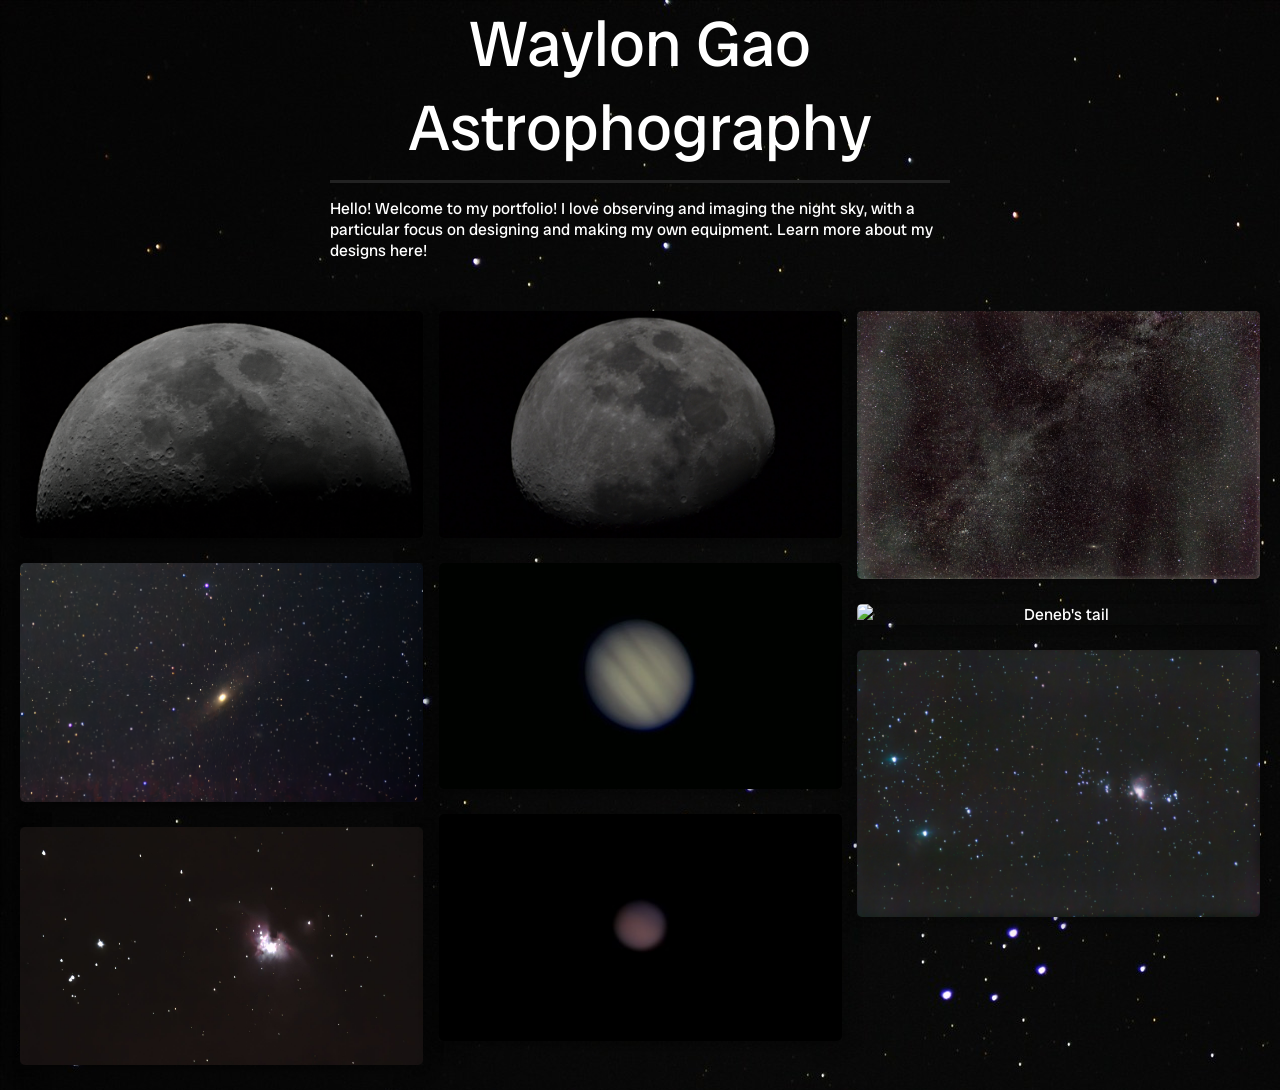
==== index.html @ ad85609c "d" ====
<!DOCTYPE html>
<html>
<head>
    
    <link rel = "stylesheet" type = "text/css" href = "style.css">
    <title>Waylon Gao Astrophotography</title>

</head>
<body>
    <div class = "container">
        <div class="heading">
            <h3>Waylon Gao Astrophography</h3>

            <p>Hello! Welcome to my portfolio! I love observing and imaging the night sky, with a particular focus on designing and making my own equipment. Learn more about my designs here!</p>
        </div>
        <div class = "box">


            <div class="dream">

                <div class="polaroid">
                    <img src="images/halfmoon.png" alt="Moon" style="width:100%">
                    <div class="container">
                    <p>The Moon</p>
                    <p2 class="polaroidSubtext">Taken with an ETX-90 and D3100 DSLR. Untracked image</p2>
                    </div>
                </div>
                
                
                <div class="polaroid">
                    <img src="/images/andromeda1.png" alt="Andromeda" style="width:100%">
                    <div class="container">
                    <p>Andromeda galaxy</p>
                    <p2 class="polaroidSubtext">Untracked image of Andromeda, taken with a D3100 DSLR and my DIY 6" Newtonian</p2>
                    </div>
                </div>


                <div class="polaroid">
                    <img src="/images/orionNebulaDiyScope.jpg" alt="Moon" style="width:100%">
                    <div class="container">
                    <p>The Moon</p>
                    <p2 class="polaroidSubtext">Taken with an ETX-90 and D3100 DSLR. Untracked image</p2>
                    </div>
                </div>

            </div>



            <div class="dream">
                


                <div class="polaroid">
                    <img src="images/moon.jpeg" alt="Moon" style="width:100%">
                    <div class="container">
                    <p>The Moon</p>
                    <p2 class="polaroidSubtext">Taken with an ETX-90 and D3100 DSLR. Untracked image</p2>
                    </div>
                </div>

                <div class="polaroid">
                    <img src="/images/jupiter.jpg" alt="Jupiter" style="width:100%">
                    <div class="container">
                    <p>Jupiter</p>
                    <p2 class="polaroidSubtext">Taken with an ETX-90 and Bresser MikrOcular planetary camera</p2>
                    </div>
                </div>

                <div class="polaroid">
                    <img src="/images/mars.jpg" alt="Mars" style="width:100%">
                    <div class="container">
                    <p>The Moon</p>
                    <p2 class="polaroidSubtext">Taken with an ETX-90 and Bresser MikrOcular planetary camera</p2>
                    </div>
                </div>
                
            </div>


            <div class="dream">
                <div class="polaroid">
                    <img src="/images/milkyway.jpg" alt="Milky Way" style="width:100%">
                    <div class="container">
                    <p>The Milky way</p>
                    <p2 class="polaroidSubtext">Taken with a D3100 and Kit lens, tracked with my DIY DSLR tracker</p2>
                    </div>
                </div>

                <div class="polaroid">
                    <img src="/images/nanebula.jpeg" alt="Deneb's tail" style="width:100%">
                    <div class="container">
                    <p>The Moon</p>
                    <p2 class="polaroidSubtext">Taken with a D3100 and 80mm lens, tracked with my DIY DSLR tracker</p2>
                    </div>
                </div>

                <div class="polaroid">
                    <img src="/images/orionSword.jpg" alt="Moon" style="width:100%">
                    <div class="container">
                    <p>The Moon</p>
                    <p2 class="polaroidSubtext">more moon text</p2>
                    </div>
                </div>
                
            </div>

        </div>

        

    </div>

</body>
</html>
---- style.css ----
/* Global Styles */
@import url('https://fonts.googleapis.com/css2?family=Radio+Canada+Big:ital,wght@0,400..700;1,400..700&display=swap');

* {
    margin: 0;
    padding: 0;
    box-sizing: border-box;
    color: #ffffff;
    font-family: 'Radio Canada Big', sans-serif;
}

body {
    background-image: url("images/plieades2023.jpeg");
}

/* Container Styles */
.container {
    display: flex;
    flex-direction: column;
    justify-content: center;
    align-items: center;
    text-align: center;    
    margin: 2px 20px 0 20px;
}

.container .heading {
    width: 50%;
    padding-bottom: 50px; 
}

.container .heading p{
    padding-top: 15px;
    text-align: left;
}

.container .heading h3 {
    font-size: 4em;
    font-weight: lighter;
    border-bottom: 3px solid #222;
    padding-bottom: 10px;
}

.container .box {
    display: flex;
    flex-direction: row;
    justify-content: space-between;
    align-items: flex-start;
}

.container .box .dream {
    display: flex;
    flex-direction: column;
    width: 32.5%;
    justify-content: center;
    vertical-align: top;
    
}

.container .box .polaroid {
    width: 100%;    
    box-shadow: 0 4px 8px 0 rgba(0, 0, 0, 0.2), 0 6px 20px 0 rgba(0, 0, 0, 0.19);
    margin-bottom: 25px;
    position: relative;
    overflow: hidden;
    
}

.container .box .polaroid img {
    display: block;
    width: 100%;
    height: auto;
    justify-content: center;

}

.container .box .polaroid .container {
    width: 32%;
    position: absolute;
    bottom: -100%;
    left: 0;
    right: 0;
    background-color: rgba(0, 0, 0, 0.8);
    padding: 10px;
    text-align: center;
    opacity: 0;
    visibility: hidden;
    transition: all 0.3s ease;
}

/* Hover Effect */
.container .box .polaroid:hover .container {
    opacity: 1;
    visibility: visible;
    bottom: 0;
}

.container .box p2 {
    font-size: small;
}

.container .box .dream img {
    width: 100%;
    border-radius: 5px;
}
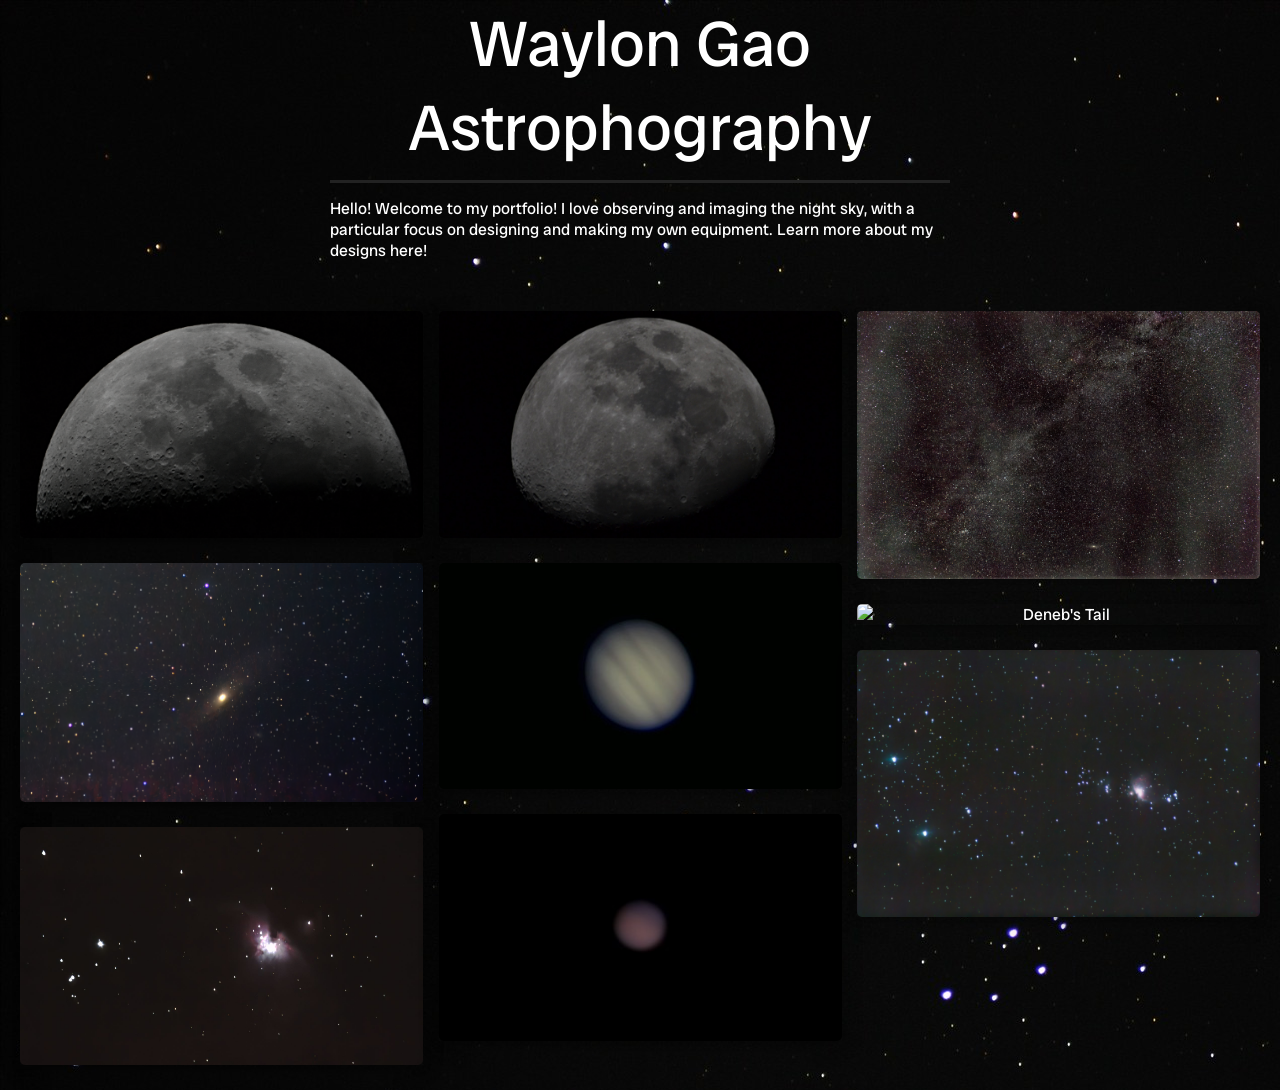
==== commit 589f1698: "Updated descriptions" ====
--- a/index.html
+++ b/index.html
@@ -81,26 +81,26 @@
 
             <div class="dream">
                 <div class="polaroid">
-                    <img src="/images/milkyway.jpg" alt="Milky Way" style="width:100%">
+                    <img src="/images/milkyway.jpg" alt="The Milky Way" style="width:100%">
                     <div class="container">
                     <p>The Milky way</p>
-                    <p2 class="polaroidSubtext">Taken with a D3100 and Kit lens, tracked with my DIY DSLR tracker</p2>
+                    <p2 class="polaroidSubtext">Taken with a D3100 and kit lens, tracked with my DIY DSLR tracker</p2>
                     </div>
                 </div>
 
                 <div class="polaroid">
-                    <img src="/images/nanebula.jpeg" alt="Deneb's tail" style="width:100%">
+                    <img src="/images/nanebula.jpeg" alt="Deneb's Tail" style="width:100%">
                     <div class="container">
-                    <p>The Moon</p>
+                    <p>Deneb's tail</p>
                     <p2 class="polaroidSubtext">Taken with a D3100 and 80mm lens, tracked with my DIY DSLR tracker</p2>
                     </div>
                 </div>
 
                 <div class="polaroid">
-                    <img src="/images/orionSword.jpg" alt="Moon" style="width:100%">
+                    <img src="/images/orionSword.jpg" alt="Orion's Sword" style="width:100%">
                     <div class="container">
-                    <p>The Moon</p>
-                    <p2 class="polaroidSubtext">more moon text</p2>
+                    <p>Orion's Sword</p>
+                    <p2 class="polaroidSubtext">Taken with a D3100 and kit lens, tracked with my DIY DSLR tracker</p2>
                     </div>
                 </div>
                 
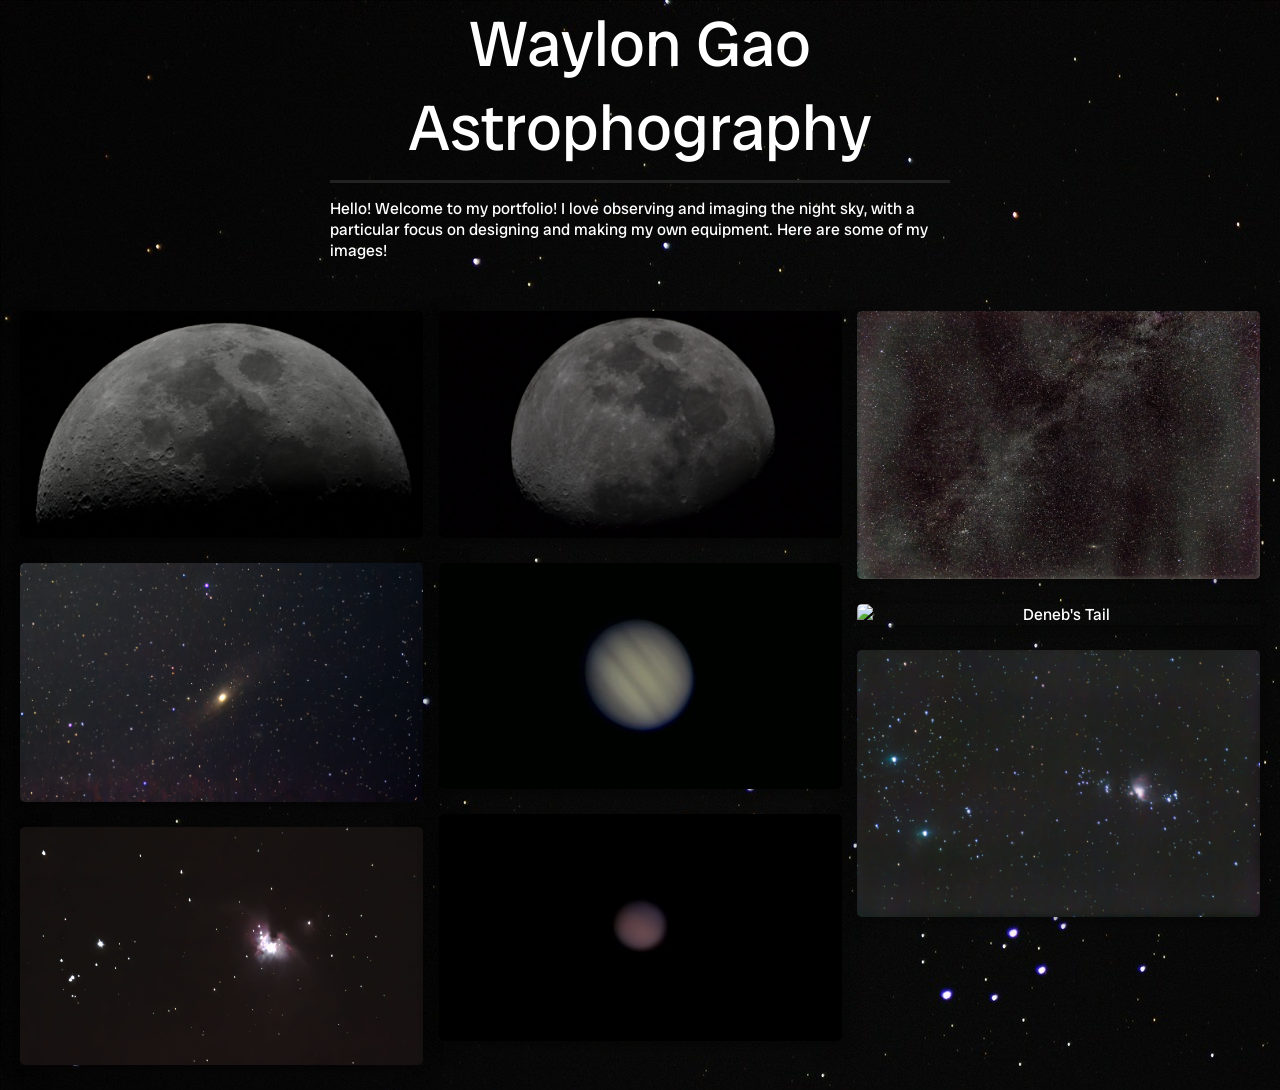
==== commit 72fdf4e6: "Finished for now" ====
--- a/index.html
+++ b/index.html
@@ -11,7 +11,7 @@
         <div class="heading">
             <h3>Waylon Gao Astrophography</h3>
 
-            <p>Hello! Welcome to my portfolio! I love observing and imaging the night sky, with a particular focus on designing and making my own equipment. Learn more about my designs here!</p>
+            <p>Hello! Welcome to my portfolio! I love observing and imaging the night sky, with a particular focus on designing and making my own equipment. Here are some of my images!</p>
         </div>
         <div class = "box">
 
--- a/style.css
+++ b/style.css
@@ -79,7 +79,6 @@
     bottom: -100%;
     left: 0;
     right: 0;
-    background-color: rgba(0, 0, 0, 0.8);
     padding: 10px;
     text-align: center;
     opacity: 0;
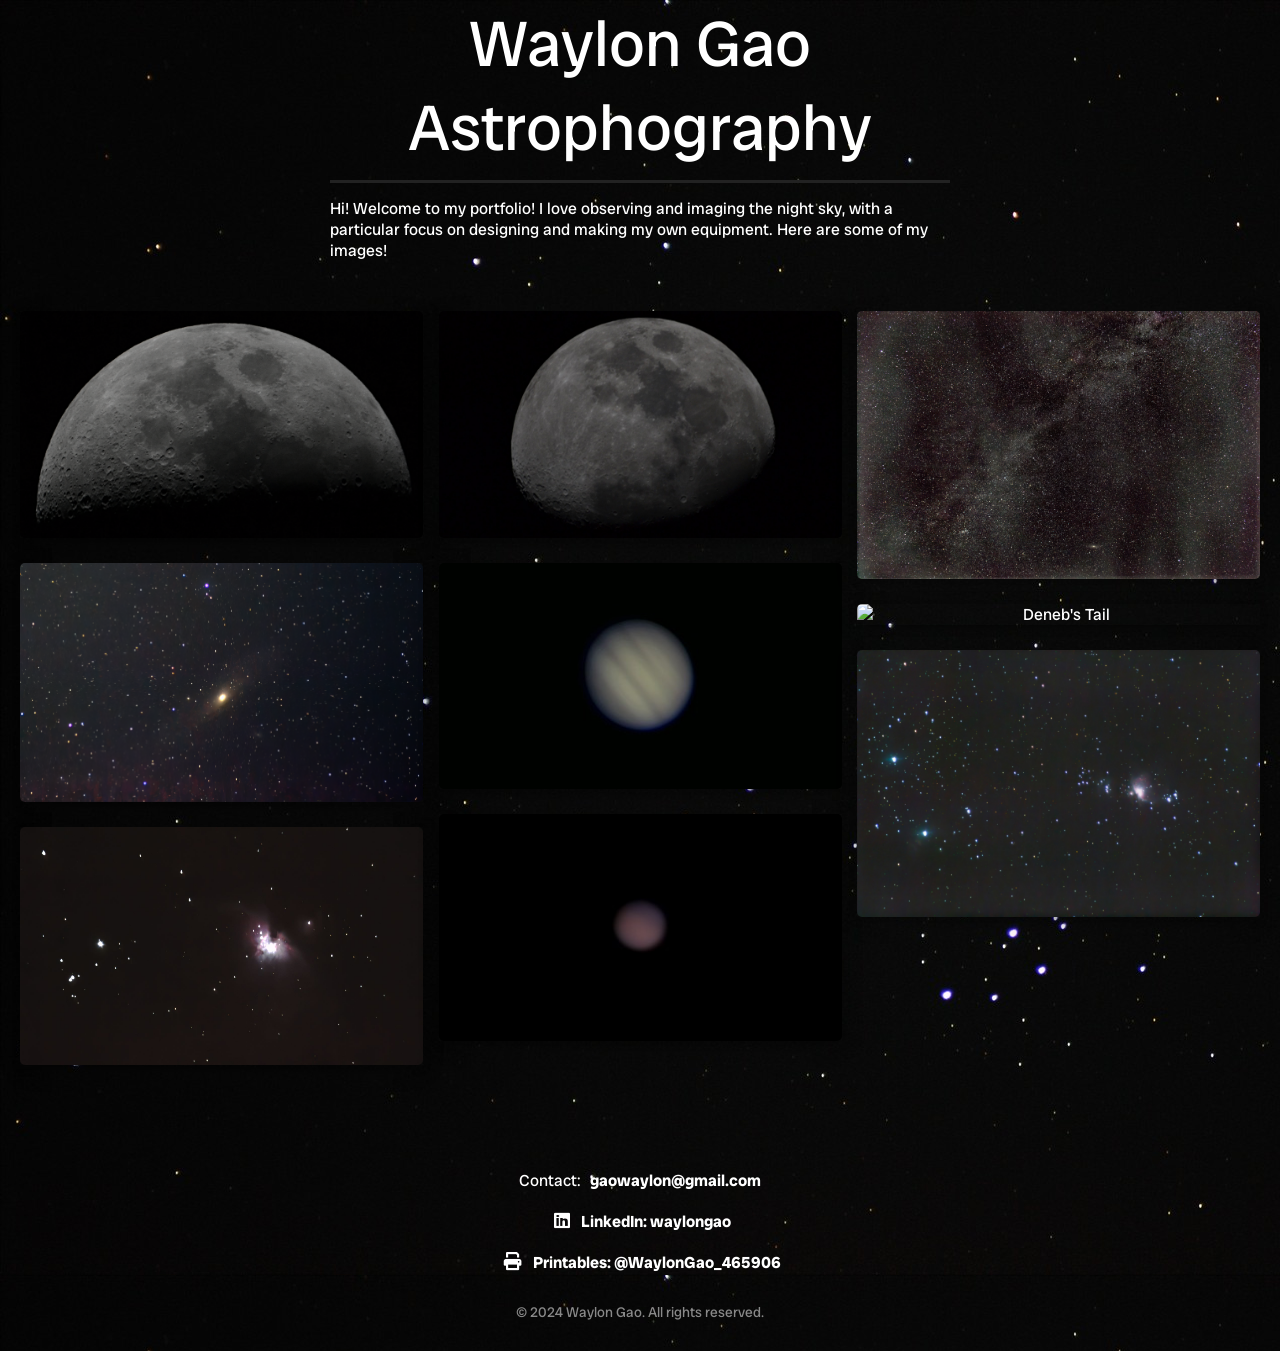
==== commit b93fb8d6: "Added footer" ====
--- a/index.html
+++ b/index.html
@@ -3,6 +3,7 @@
 <head>
     
     <link rel = "stylesheet" type = "text/css" href = "style.css">
+    <link rel="stylesheet" href="https://cdnjs.cloudflare.com/ajax/libs/font-awesome/6.0.0/css/all.min.css">
     <title>Waylon Gao Astrophotography</title>
 
 </head>
@@ -11,7 +12,7 @@
         <div class="heading">
             <h3>Waylon Gao Astrophography</h3>
 
-            <p>Hello! Welcome to my portfolio! I love observing and imaging the night sky, with a particular focus on designing and making my own equipment. Here are some of my images!</p>
+            <p>Hi! Welcome to my portfolio! I love observing and imaging the night sky, with a particular focus on designing and making my own equipment. Here are some of my images!</p>
         </div>
         <div class = "box">
 
@@ -113,4 +114,17 @@
     </div>
 
 </body>
+
+<footer class="footer">
+    <div class="footer-content">
+        <p>Contact: <a href="mailto:gaowaylon@gmail.com">gaowaylon@gmail.com</a></p>
+        <p>
+            <a href="https://www.linkedin.com/in/waylongao/" target="_blank"><i class="fab fa-linkedin"></i> LinkedIn: waylongao</a>
+        </p>
+        <p>
+            <a href="https://www.printables.com/@WaylonGao_465906" target="_blank"><i class="fas fa-print"></i> Printables: @WaylonGao_465906</a>
+        </p>
+        <p>&copy; 2024 Waylon Gao. All rights reserved.</p>
+    </div>
+</footer>
 </html>
--- a/style.css
+++ b/style.css
@@ -101,3 +101,47 @@
     width: 100%;
     border-radius: 5px;
 }
+
+
+/* Footer Styles */
+.footer {
+    color: #ffffff;
+    padding: 20px 0;
+    text-align: center;
+    width: 100%;
+    margin-top: 50px;
+}
+
+.footer .footer-content {
+    max-width: 800px;
+    margin: 0 auto;
+    display: flex;
+    flex-direction: column;
+    align-items: center;
+}
+
+.footer p {
+    margin: 10px 0;
+}
+
+.footer a {
+    color: #ffffff;
+    text-decoration: none;
+    margin-left: 5px;
+    font-weight: bold;
+}
+
+.footer a:hover {
+    text-decoration: underline;
+}
+
+.footer i {
+    margin-right: 8px;
+    font-size: 18px;
+}
+
+.footer p:last-child {
+    margin-top: 20px;
+    font-size: 14px;
+    color: #888;
+}
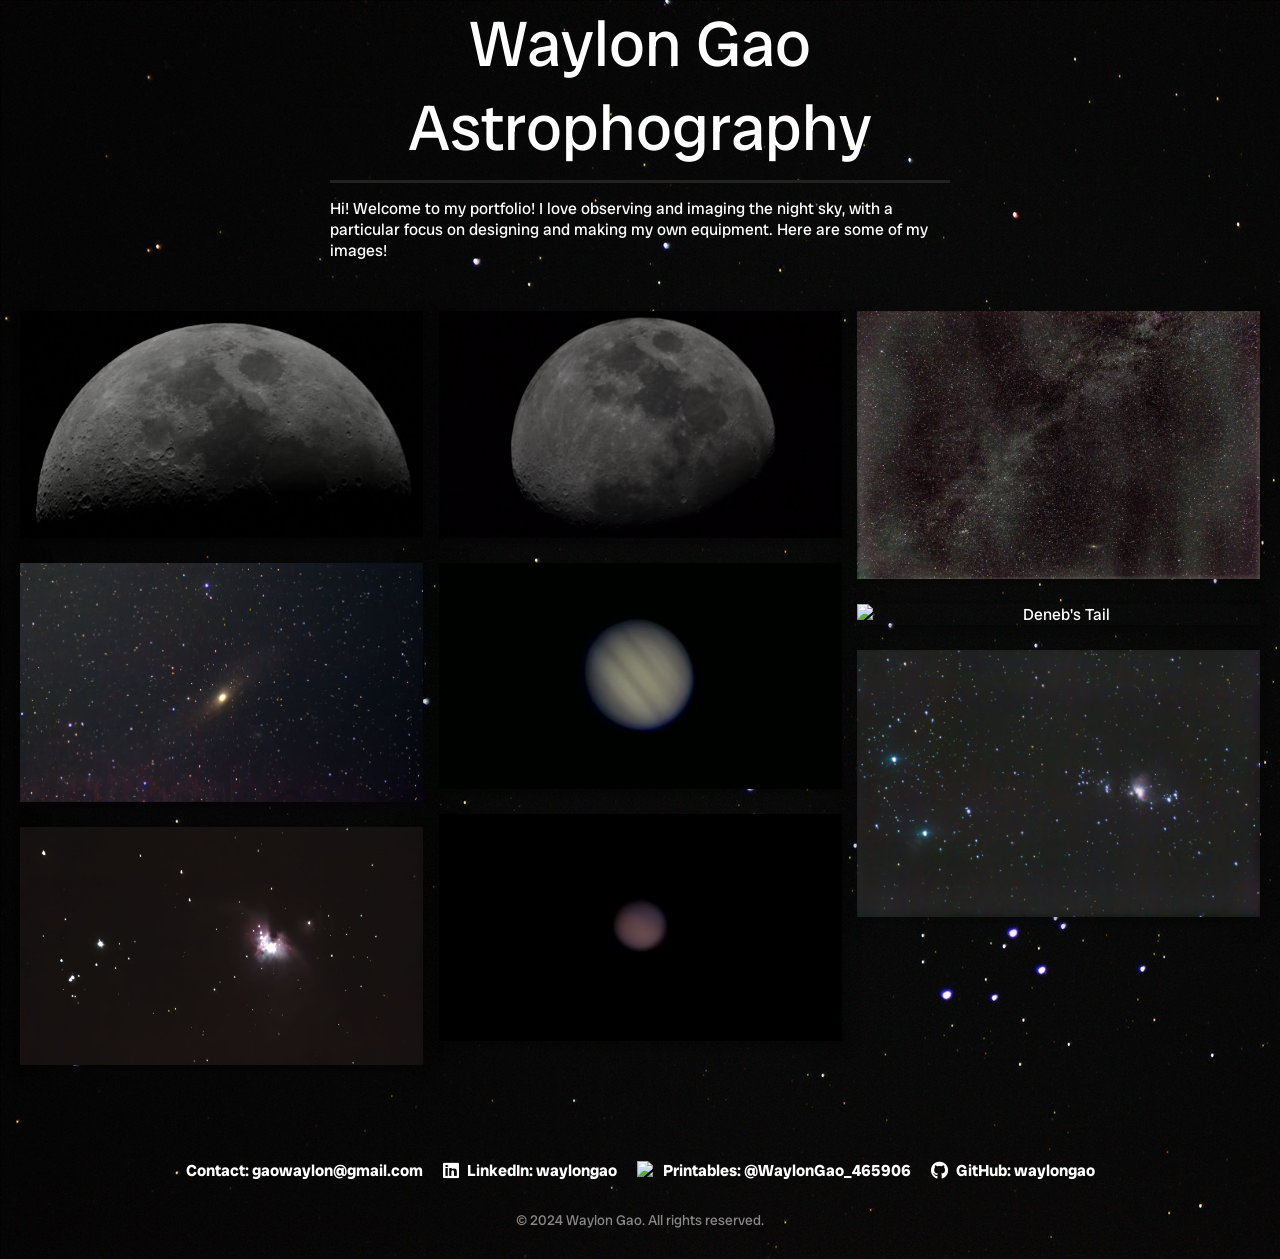
==== commit 32f60019: "Works niecly!" ====
--- a/index.html
+++ b/index.html
@@ -117,13 +117,18 @@
 
 <footer class="footer">
     <div class="footer-content">
-        <p>Contact: <a href="mailto:gaowaylon@gmail.com">gaowaylon@gmail.com</a></p>
-        <p>
-            <a href="https://www.linkedin.com/in/waylongao/" target="_blank"><i class="fab fa-linkedin"></i> LinkedIn: waylongao</a>
-        </p>
-        <p>
-            <a href="https://www.printables.com/@WaylonGao_465906" target="_blank"><i class="fas fa-print"></i> Printables: @WaylonGao_465906</a>
-        </p>
+        <div class="footer-links">
+            <a href="mailto:gaowaylon@gmail.com">Contact: gaowaylon@gmail.com</a>
+            <a href="https://www.linkedin.com/in/waylongao/" target="_blank">
+                <i class="fab fa-linkedin"></i> LinkedIn: waylongao
+            </a>
+            <a href="https://www.printables.com/@WaylonGao_465906" target="_blank">
+                <img src="https://www.printables.com/favicon.ico" alt="Printables Icon" class="footer-icon"> Printables: @WaylonGao_465906
+            </a>
+            <a href="https://github.com/waylongao" target="_blank">
+                <i class="fab fa-github"></i> GitHub: waylongao
+            </a>
+        </div>
         <p>&copy; 2024 Waylon Gao. All rights reserved.</p>
     </div>
 </footer>
--- a/style.css
+++ b/style.css
@@ -28,7 +28,7 @@
     padding-bottom: 50px; 
 }
 
-.container .heading p{
+.container .heading p {
     padding-top: 15px;
     text-align: left;
 }
@@ -53,7 +53,6 @@
     width: 32.5%;
     justify-content: center;
     vertical-align: top;
-    
 }
 
 .container .box .polaroid {
@@ -62,19 +61,17 @@
     margin-bottom: 25px;
     position: relative;
     overflow: hidden;
-    
 }
 
 .container .box .polaroid img {
     display: block;
     width: 100%;
     height: auto;
-    justify-content: center;
-
+    transition: transform 0.5s ease; /* Smooth scaling */
 }
 
 .container .box .polaroid .container {
-    width: 32%;
+    width: 100%;
     position: absolute;
     bottom: -100%;
     left: 0;
@@ -83,7 +80,7 @@
     text-align: center;
     opacity: 0;
     visibility: hidden;
-    transition: all 0.3s ease;
+    transition: all 0.5s ease;
 }
 
 /* Hover Effect */
@@ -93,15 +90,9 @@
     bottom: 0;
 }
 
-.container .box p2 {
-    font-size: small;
+.container .box .polaroid:hover img {
+    transform: scale(1.2); /* Slightly enlarge the image on hover */
 }
-
-.container .box .dream img {
-    width: 100%;
-    border-radius: 5px;
-}
-
 
 /* Footer Styles */
 .footer {
@@ -113,35 +104,48 @@
 }
 
 .footer .footer-content {
-    max-width: 800px;
+    max-width: 1000px;
     margin: 0 auto;
     display: flex;
     flex-direction: column;
     align-items: center;
 }
 
+.footer-links {
+    display: flex;
+    flex-wrap: wrap;
+    justify-content: center;
+    gap: 20px; /* Adds spacing between links */
+    margin-bottom: 20px;
+}
+
+.footer-links a {
+    color: #ffffff;
+    text-decoration: none;
+    font-weight: bold;
+    display: flex;
+    align-items: center;
+    transition: transform 0.5s ease; /* Smooth and slow transition for both hover and non-hover states */
+}
+
+.footer-links a:hover {
+    transform: scale(1.1); /* Slightly enlarge the link on hover */
+}
+
+.footer-links i, .footer-icon {
+    margin-right: 8px;
+    font-size: 18px;
+    vertical-align: middle;
+}
+
+.footer-icon {
+    width: 18px;
+    height: 18px;
+    object-fit: contain; /* Ensures the image fits within the specified dimensions */
+}
+
 .footer p {
     margin: 10px 0;
-}
-
-.footer a {
-    color: #ffffff;
-    text-decoration: none;
-    margin-left: 5px;
-    font-weight: bold;
-}
-
-.footer a:hover {
-    text-decoration: underline;
-}
-
-.footer i {
-    margin-right: 8px;
-    font-size: 18px;
-}
-
-.footer p:last-child {
-    margin-top: 20px;
     font-size: 14px;
     color: #888;
 }
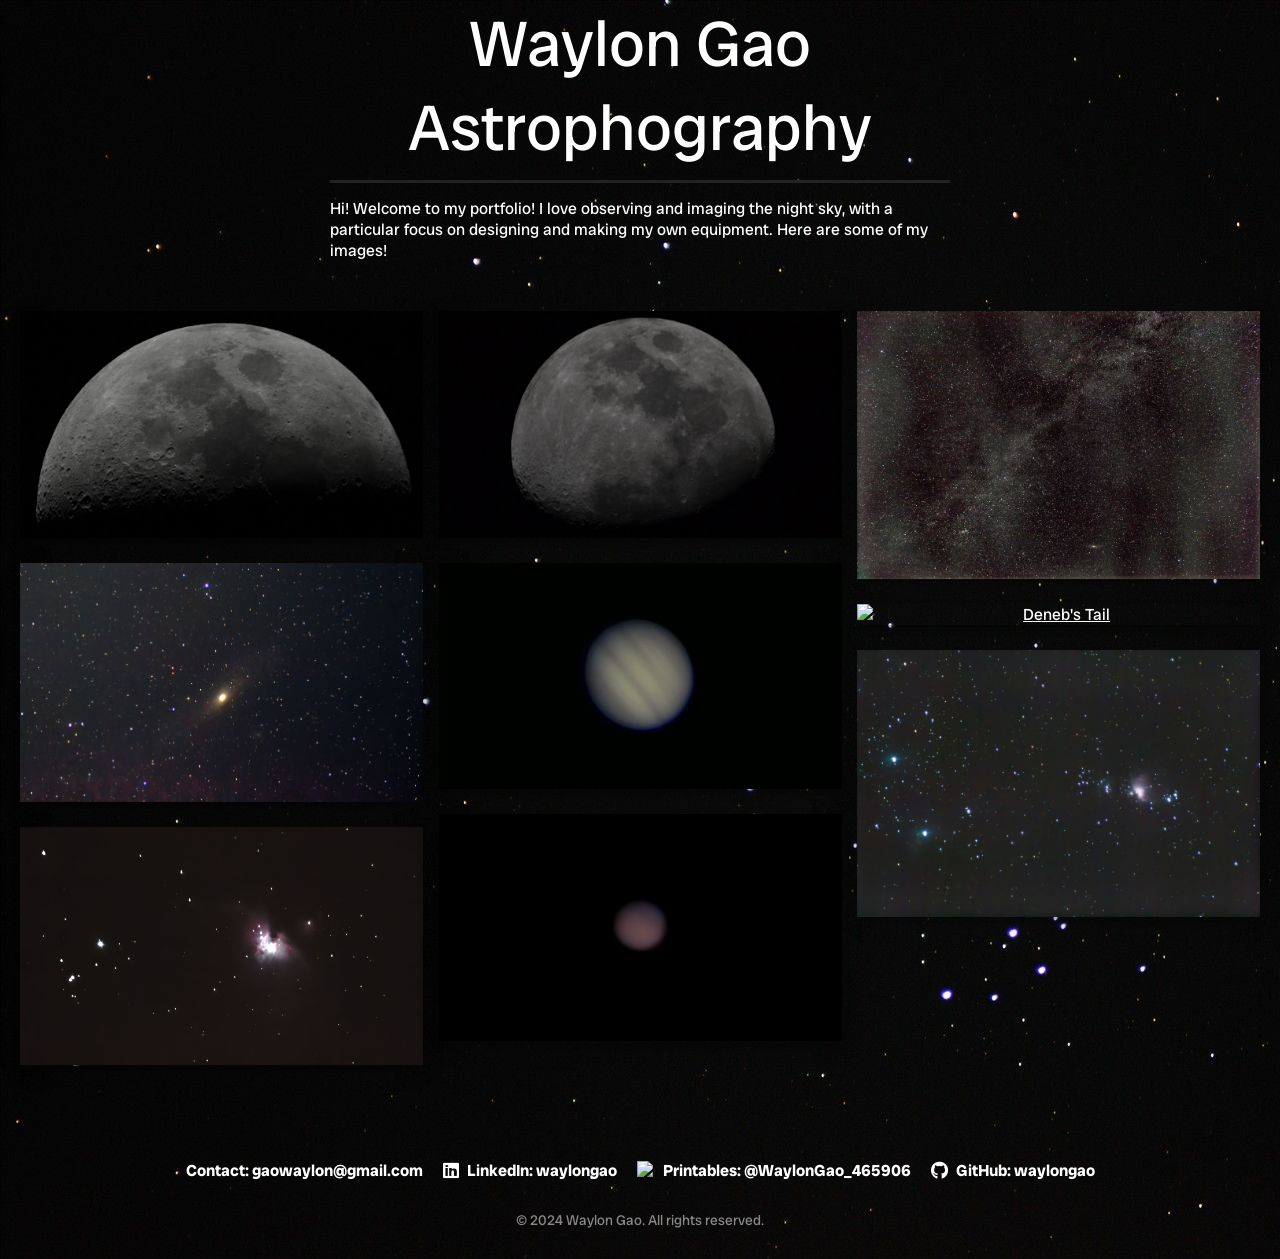
==== commit d6db0343: "add fulscreen img view" ====
--- a/index.html
+++ b/index.html
@@ -1,11 +1,12 @@
 <!DOCTYPE html>
 <html>
 <head>
-    
+    <link href="https://cdn.jsdelivr.net/npm/lightbox2@2.11.3/dist/css/lightbox.min.css" rel="stylesheet">
+<script src="https://cdn.jsdelivr.net/npm/lightbox2@2.11.3/dist/js/lightbox.min.js"></script>
     <link rel = "stylesheet" type = "text/css" href = "style.css">
     <link rel="stylesheet" href="https://cdnjs.cloudflare.com/ajax/libs/font-awesome/6.0.0/css/all.min.css">
     <title>Waylon Gao Astrophotography</title>
-
+    <meta name="google-site-verification" content="0ITb7wgAbEGnXXvBaTVT1Mr8o9fGJat_Qyqdr_Pf_fU" />
 </head>
 <body>
     <div class = "container">
@@ -19,6 +20,7 @@
 
             <div class="dream">
 
+            <a href="images/halfmoon.png" data-lightbox="gallery">
                 <div class="polaroid">
                     <img src="images/halfmoon.png" alt="Moon" style="width:100%">
                     <div class="container">
@@ -26,8 +28,9 @@
                     <p2 class="polaroidSubtext">Taken with an ETX-90 and D3100 DSLR. Untracked image</p2>
                     </div>
                 </div>
+            </a>
                 
-                
+            <a href="/images/andromeda1.png" data-lightbox="gallery">   
                 <div class="polaroid">
                     <img src="/images/andromeda1.png" alt="Andromeda" style="width:100%">
                     <div class="container">
@@ -35,8 +38,10 @@
                     <p2 class="polaroidSubtext">Untracked image of Andromeda, taken with a D3100 DSLR and my DIY 6" Newtonian</p2>
                     </div>
                 </div>
+            </a>
 
 
+            <a href="/images/orionNebulaDiyScope.jpg" data-lightbox="gallery">
                 <div class="polaroid">
                     <img src="/images/orionNebulaDiyScope.jpg" alt="Moon" style="width:100%">
                     <div class="container">
@@ -46,13 +51,14 @@
                 </div>
 
             </div>
+             </a>
 
 
 
             <div class="dream">
                 
 
-
+            <a href="images/moon.jpeg" data-lightbox="gallery">
                 <div class="polaroid">
                     <img src="images/moon.jpeg" alt="Moon" style="width:100%">
                     <div class="container">
@@ -60,7 +66,10 @@
                     <p2 class="polaroidSubtext">Taken with an ETX-90 and D3100 DSLR. Untracked image</p2>
                     </div>
                 </div>
+            </a>
 
+
+            <a href="/images/jupiter.jpg" data-lightbox="gallery">
                 <div class="polaroid">
                     <img src="/images/jupiter.jpg" alt="Jupiter" style="width:100%">
                     <div class="container">
@@ -68,7 +77,10 @@
                     <p2 class="polaroidSubtext">Taken with an ETX-90 and Bresser MikrOcular planetary camera</p2>
                     </div>
                 </div>
+            </a>
 
+
+            <a href="/images/mars.jpg" data-lightbox="gallery">
                 <div class="polaroid">
                     <img src="/images/mars.jpg" alt="Mars" style="width:100%">
                     <div class="container">
@@ -78,9 +90,13 @@
                 </div>
                 
             </div>
+        </a>
 
 
             <div class="dream">
+
+
+                <a href="/images/milkyway.jpg" data-lightbox="gallery">
                 <div class="polaroid">
                     <img src="/images/milkyway.jpg" alt="The Milky Way" style="width:100%">
                     <div class="container">
@@ -88,7 +104,10 @@
                     <p2 class="polaroidSubtext">Taken with a D3100 and kit lens, tracked with my DIY DSLR tracker</p2>
                     </div>
                 </div>
+            </a>
 
+
+            <a href="/images/nanebula.jpeg" data-lightbox="gallery">
                 <div class="polaroid">
                     <img src="/images/nanebula.jpeg" alt="Deneb's Tail" style="width:100%">
                     <div class="container">
@@ -96,8 +115,11 @@
                     <p2 class="polaroidSubtext">Taken with a D3100 and 80mm lens, tracked with my DIY DSLR tracker</p2>
                     </div>
                 </div>
+            </a>
 
-                <div class="polaroid">
+                
+            <a href="/images/orionSword.jpg" data-lightbox="gallery"></a>
+            <div class="polaroid">
                     <img src="/images/orionSword.jpg" alt="Orion's Sword" style="width:100%">
                     <div class="container">
                     <p>Orion's Sword</p>
--- a/style.css
+++ b/style.css
@@ -67,20 +67,19 @@
     display: block;
     width: 100%;
     height: auto;
-    transition: transform 0.5s ease; /* Smooth scaling */
+    transition: transform 0.5s ease; /* Smooth and slow transition for enlargement */
 }
 
 .container .box .polaroid .container {
-    width: 100%;
+    width: 32%; /* Adjust this width as needed */
     position: absolute;
     bottom: -100%;
     left: 0;
-    right: 0;
     padding: 10px;
-    text-align: center;
+    text-align: left; /* Align text to the left */
     opacity: 0;
     visibility: hidden;
-    transition: all 0.5s ease;
+    transition: opacity 0.5s ease, bottom 0.5s ease; /* Smooth transition for text visibility */
 }
 
 /* Hover Effect */
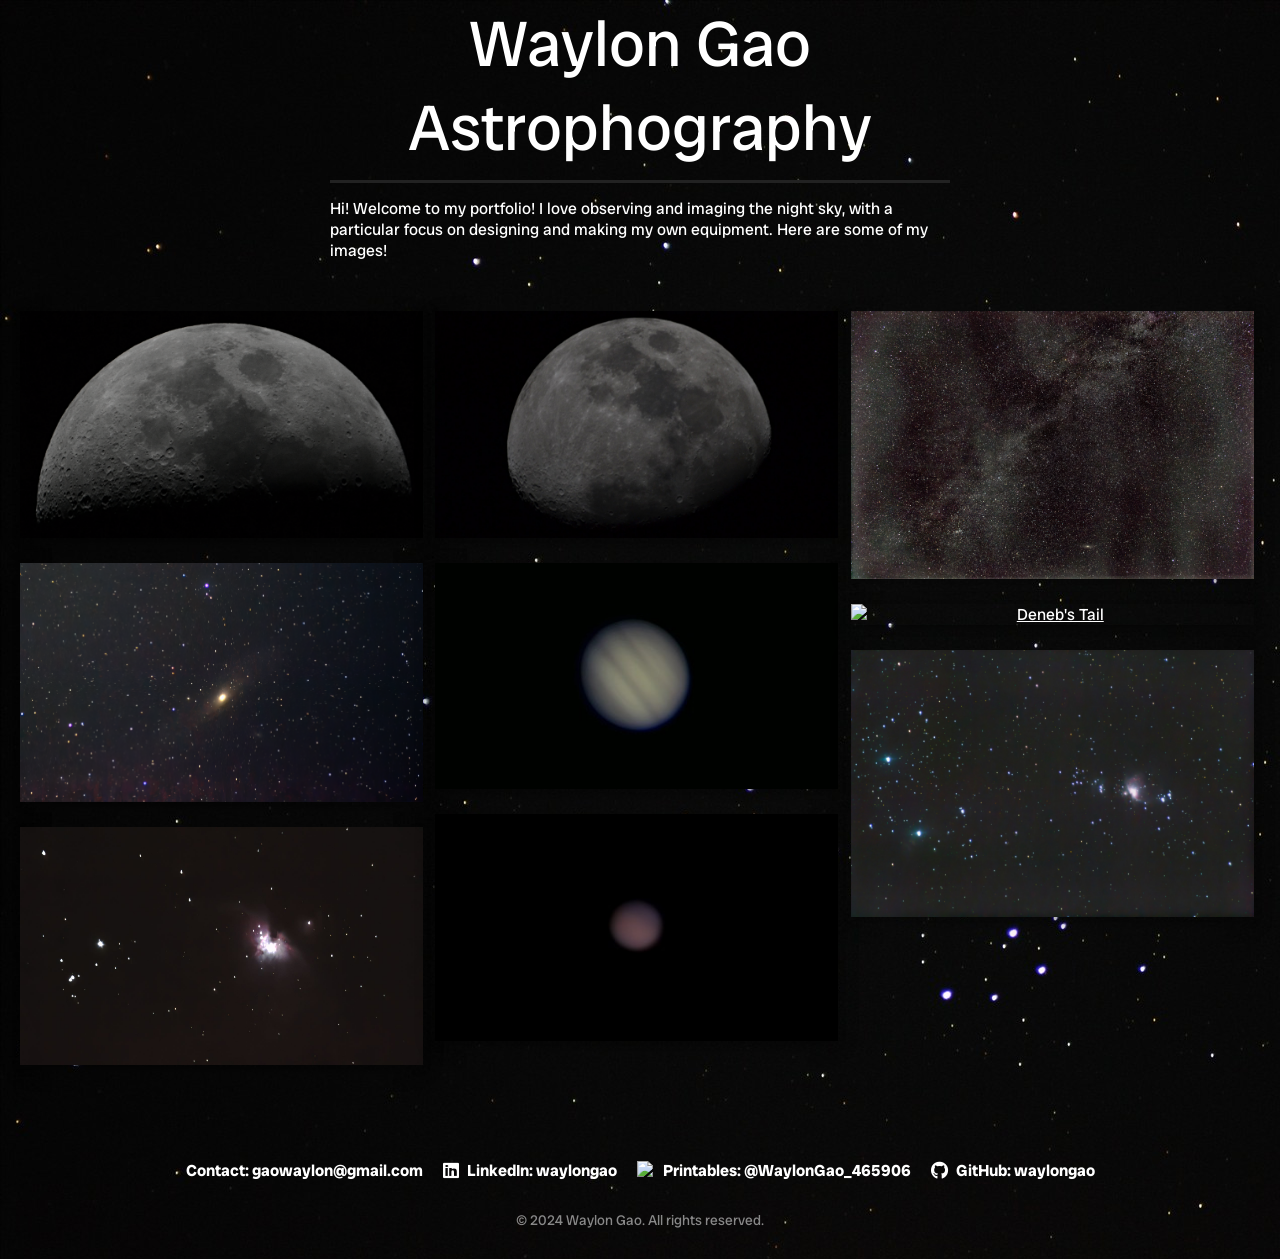
==== commit 9adf93a6: "#" ====
--- a/index.html
+++ b/index.html
@@ -118,7 +118,7 @@
             </a>
 
                 
-            <a href="/images/orionSword.jpg" data-lightbox="gallery"></a>
+            <a href="/images/orionSword.jpg" data-lightbox="gallery">
             <div class="polaroid">
                     <img src="/images/orionSword.jpg" alt="Orion's Sword" style="width:100%">
                     <div class="container">
@@ -128,6 +128,7 @@
                 </div>
                 
             </div>
+        </a>
 
         </div>
 
